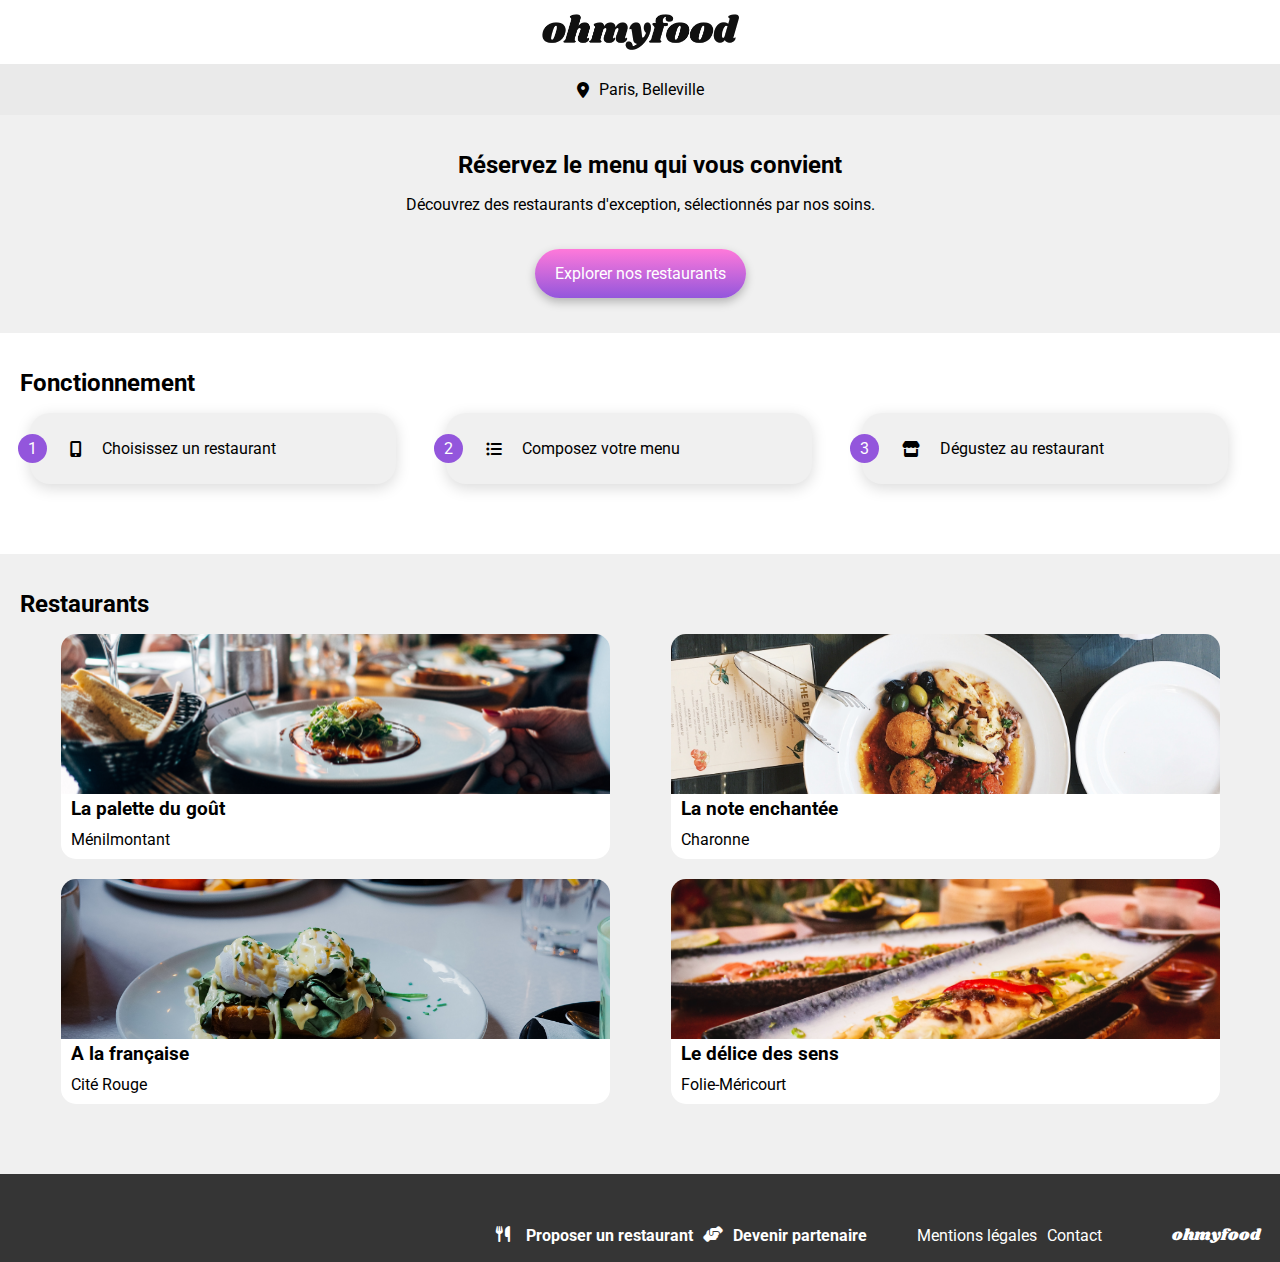
==== index.html @ eb687ec9 "MaJ SCSS en BEM" ====
<!DOCTYPE html>
<html lang="en">
<head>
    <meta charset="UTF-8">
    <meta name="viewport" content="width=device-width, initial-scale=1.0">
    <title>Homepage - OhMyFood</title>
    <link rel="preconnect" href="https://fonts.googleapis.com">
    <link rel="preconnect" href="https://fonts.gstatic.com" crossorigin>
    <link href="https://fonts.googleapis.com/css2?family=Roboto:wght@400;500;700&family=Shrikhand&display=swap" rel="stylesheet">
    <link rel="stylesheet" href="https://cdnjs.cloudflare.com/ajax/libs/font-awesome/6.5.2/css/all.min.css"/>
    <link rel="stylesheet" href="./css/main.css">
    <link rel="stylesheet" href="./css/index.css">
</head>

<body>
    <div class="main-container">
        <header class="header">
            <img class="header__logo" src="images/logo/ohmyfood.png" alt="Logo de OhMyFood">
            <div class="header__navbar">
                <i class="fa-solid fa-location-dot"></i>
                <p>Paris, Belleville</p>
            </div>
        </header>

        <main>
            <section class="introduction">
                <h1 class="section__title">Réservez le menu qui vous convient</h1>
                <p>Découvrez des restaurants d'exception, sélectionnés par nos soins.</p>
                <a href="#restaurant" class="gradient-button">Explorer nos restaurants</a>
            </section>
            <section class="fonctionnement">
                <h1 class="section__title">Fonctionnement</h1>

                <div class="fonctionnement-step">
                    <article class="fonctionnement-step__article">
                        <div class="fonctionnement-step__number">
                            <span>1</span>
                        </div>
                        <div class="fonctionnement-step__text">
                            <i class="fa-solid fa-mobile-screen-button"></i>
                            <p>Choisissez un restaurant</p>
                        </div>
                    </article>
                    <article class="fonctionnement-step__article">
                        <div class="fonctionnement-step__number">
                            <span>2</span>
                        </div>
                        <div class="fonctionnement-step__text">
                            <i class="fa-solid fa-list-ul"></i>
                            <p>Composez votre menu</p>
                        </div>
                    </article>
                    <article class="fonctionnement-step__article">
                        <div class="fonctionnement-step__number">
                            <span>3</span>
                        </div>
                        <div class="fonctionnement-step__text">
                            <i class="fa-solid fa-store"></i>
                            <p>Dégustez au restaurant</p>
                        </div>
                    </article>
                </div>
                
            </section>
            <section id="restaurant" class="restaurant">
                <h1 class="section__title">Restaurants</h1>
                <div class="restaurant__grid">
                    <a href="index.html" class="restaurant__link">
                        <article class="restaurant__card">
                            <img class="restaurant__img" src="images/restaurants/jay-wennington-N_Y88TWmGwA-unsplash.jpg" alt="Photo d'un plat dans une assiette">
                            <div class="restaurant__card__content">
                                <h3 class="restaurant__card__content__title">La palette du goût</h3>
                                <p class="restaurant__card__content__subtitle">Ménilmontant</p>
                            </div>
                        </article>
                    </a>
                    <a href="" class="restaurant__link">
                        <article class="restaurant__card">
                            <img class="restaurant__img" src="images/restaurants/stil-u2Lp8tXIcjw-unsplash.jpg" alt="Photo d'un plat dans une assiette">
                            <div class="restaurant__card__content">
                                <h3 class="restaurant__card__content__title">La note enchantée</h3>
                                <p class="restaurant__card__content__subtitle">Charonne</p>
                            </div>
                        </article>
                    </a>
                    <a href="menu.html" class="restaurant__link">
                        <article class="restaurant__card">
                            <img class="restaurant__img" src="images/restaurants/toa-heftiba-DQKerTsQwi0-unsplash.jpg" alt="Photo d'un plat dans une assiette">
                            <div class="restaurant__card__content">
                                <h3 class="restaurant__card__content__title">A la française</h3>
                                <p class="restaurant__card__content__subtitle">Cité Rouge</p>
                            </div>
                        </article>
                    </a>
                    <a href="" class="restaurant__link">
                        <article class="restaurant__card">
                            <img class="restaurant__img" src="images/restaurants/louis-hansel-shotsoflouis-qNBGVyOCY8Q-unsplash.jpg" alt="Photo d'un plat dans une assiette">
                            <div class="restaurant__card__content">
                                <h3 class="restaurant__card__content__title">Le délice des sens</h3>
                                <p class="restaurant__card__content__subtitle">Folie-Méricourt</p>
                            </div>
                        </article>
                    </a>
                </div>
            </section>
        </main>

        <footer class="footer">
            <nav class="footer__nav">
                <ul class="important footer__list">
                    <li class="footer__list__element"><i class="fa-solid fa-utensils footer__icon"></i>Proposer un restaurant</li>
                    <li class="footer__list__element"><i class="fa-solid fa-handshake-angle footer__icon"></i>Devenir partenaire</li>
                </ul>
                <ul class="footer__list">
                    <li class="footer__list__element">Mentions légales</li>
                    <li class="footer__list__element">Contact</li>
                </ul>
            </nav>
            <span class="footer__logo">ohmyfood</span>
        </footer>
    </div>
</body>
</html>
---- css/main.css ----
/*******************/
/***   General   ***/
/*******************/
/* {
    font-family: 'Shrikhand', sans-serif;
} */
* {
  font-family: "Roboto", sans-serif;
}

:root {
  --main-color: #9356DC;
  --main-bg-color: #FF79DA;
  --filter-bg-color: #99E2D0;
  --header-bg-color: #EAEAEA;
  --bg-color:#F0F0F0;
  --dark-blue:#003A68;
  --sky-blue:#89C8FA;
  --dark-green:#008766;
  --footer-bg-color:#353535;
}

body {
  display: flex;
  justify-content: center;
  margin: 0;
}

a {
  text-decoration: none;
  color: black;
}

.important {
  font-weight: bold;
}

/********************/
/***   MAINPAGE   ***/
/********************/
.main-container {
  width: 100%;
  min-width: 360px;
  max-width: 1444px;
  box-sizing: border-box;
}

section {
  padding: 20px 0 50px 0;
}

.section__title {
  font-size: 24px;
  padding-left: 20px;
}

/******************/
/***   HEADER   ***/
/******************/
.header {
  display: flex;
  flex-direction: column;
  align-items: center;
}
.header__logo {
  width: 197px;
  height: 36px;
  margin: 14px 0;
}

/**********************************/
/***   PURPLE GRADIENT BUTTON   ***/
/**********************************/
.gradient-button {
  color: white;
  border: none;
  border-radius: 25px;
  background: linear-gradient(var(--main-bg-color), var(--main-color));
  box-shadow: 0px 4px 10px 0px rgba(0, 0, 0, 0.2509803922);
  padding: 15px 20px;
}
.gradient-button:hover {
  opacity: 0.9;
}

/******************/
/***   FOOTER   ***/
/******************/
.footer {
  background-color: var(--footer-bg-color);
  color: white;
  display: flex;
  flex-direction: column;
  padding-bottom: 10px;
}
.footer__logo {
  font-family: "Shrikhand", sans-serif;
  font-size: 16px;
  padding: 20px 0 20px 20px;
}
.footer__nav {
  order: 2;
  display: flex;
  flex-direction: column;
}
.footer__list {
  display: flex;
  flex-direction: column;
  list-style: none;
  margin: 0;
  padding-left: 20px;
}
.footer__list__element {
  display: flex;
  gap: 10px;
  padding-bottom: 10px;
}
.footer__icon {
  width: 20px;
  height: 20px;
}

/*************************/
/***   MEDIA QUERIES   ***/
/*************************/
@media (min-width: 768px) {
  .footer {
    flex-direction: row;
    justify-content: end;
    gap: 30px;
    padding: 50px 0 15px 0;
  }
  .footer__nav {
    flex-direction: row;
    align-items: center;
    order: 1;
    gap: 20px;
  }
  .footer__list {
    flex-direction: row;
    gap: 10px;
    padding: 0;
  }
  .footer__list__element {
    padding: 0;
  }
  .footer__logo {
    order: 2;
    padding: 0 20px 0 0;
  }
}
@media (min-width: 1024px) {
  .footer {
    gap: 70px;
  }
  .footer__nav {
    gap: 50px;
  }
}
---- css/index.css ----
/******************/
/***   HEADER   ***/
/******************/
.header__navbar {
  width: 100%;
  background-color: var(--header-bg-color);
  box-shadow: 0px 1px 5px 1px gray;
  display: flex;
  align-items: center;
  justify-content: center;
  -moz-column-gap: 10px;
       column-gap: 10px;
}

/************************/
/***   INTRODUCTION   ***/
/************************/
.introduction {
  background-color: var(--bg-color);
  text-align: center;
}
.introduction p {
  margin-bottom: 50px;
}

/**************************/
/***   FONCTIONNEMENT   ***/
/**************************/
.fonctionnement {
  padding-bottom: 70px;
}

.fonctionnement-step {
  display: flex;
  flex-direction: column;
  padding: 0 30px;
  gap: 35px;
}
.fonctionnement-step__article {
  display: flex;
  align-items: center;
}
.fonctionnement-step__number {
  position: absolute;
  padding: 5px 10px;
  margin-left: -12px;
  border-radius: 25px;
  background-color: var(--main-color);
  color: white;
}
.fonctionnement-step__text {
  width: 100%;
  display: flex;
  align-items: center;
  gap: 20px;
  background-color: var(--bg-color);
  padding: 10px 0 10px 40px;
  border-radius: 20px;
  box-shadow: 0px 4px 15px 0px rgba(0, 0, 0, 0.1490196078);
}

/*******************************/
/***   RESTAURANTS & CARDS   ***/
/*******************************/
.restaurant {
  display: flex;
  flex-direction: column;
  background-color: var(--bg-color);
}
.restaurant__grid {
  display: grid;
  grid-template-columns: repeat(1, 1fr);
  padding: 0 30px;
}
.restaurant__link {
  display: flex;
  justify-content: center;
  margin-bottom: 20px;
}
.restaurant__card {
  width: 100%;
  background-color: white;
  border-radius: 15px;
}
.restaurant__card__content {
  display: flex;
  flex-direction: column;
  padding-bottom: 10px;
}
.restaurant__card__content__title {
  margin: 10px 10px;
}
.restaurant__card__content__subtitle {
  margin: 0 10px;
}
.restaurant__img {
  width: 100%;
  height: 160px;
  border-radius: 15px 15px 0 0;
  margin-bottom: -10px;
  -o-object-fit: cover;
     object-fit: cover;
}

/*************************/
/***   MEDIA QUERIES   ***/
/*************************/
@media (min-width: 768px) {
  .header__navbar {
    box-shadow: none;
  }
  .restaurant__grid {
    grid-template-columns: repeat(2, 1fr);
  }
  .restaurant__card {
    width: 90%;
  }
}
@media (min-width: 1024px) {
  .fonctionnement-step {
    flex-direction: row;
    gap: 50px;
  }
  .fonctionnement-step__article {
    width: 30%;
  }
}
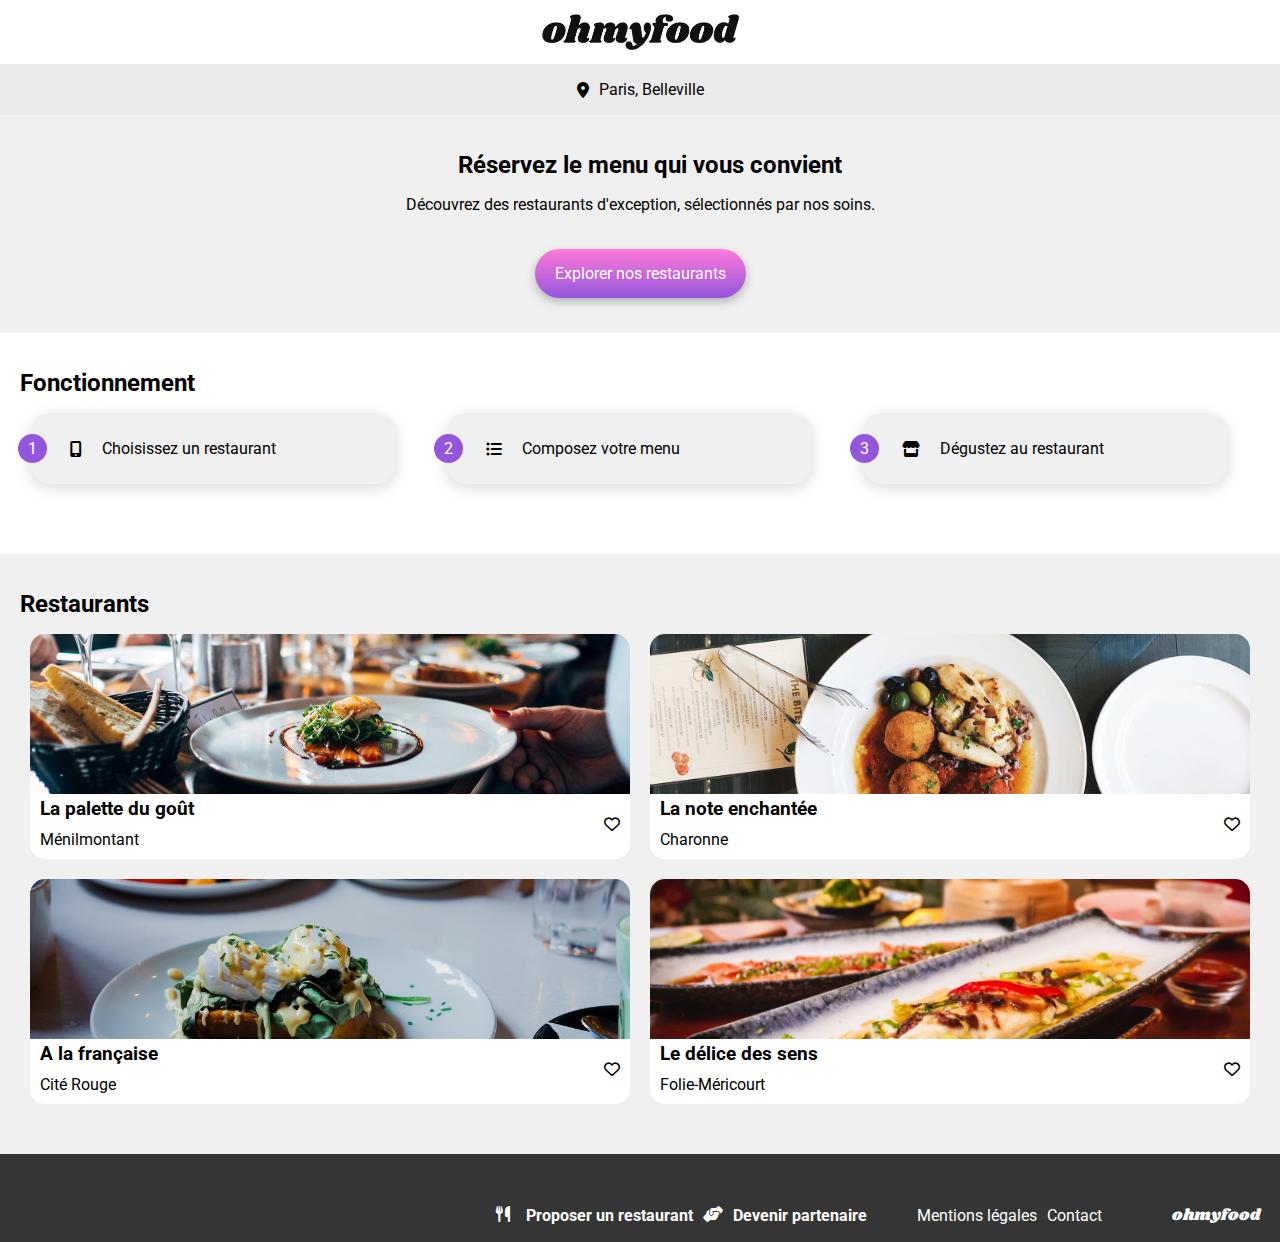
==== commit 8e06b7ab: "Petites retouches + animations + page plus responsive" ====
--- a/index.html
+++ b/index.html
@@ -68,36 +68,48 @@
                     <a href="index.html" class="restaurant__link">
                         <article class="restaurant__card">
                             <img class="restaurant__img" src="images/restaurants/jay-wennington-N_Y88TWmGwA-unsplash.jpg" alt="Photo d'un plat dans une assiette">
-                            <div class="restaurant__card__content">
-                                <h3 class="restaurant__card__content__title">La palette du goût</h3>
-                                <p class="restaurant__card__content__subtitle">Ménilmontant</p>
+                            <div class="card-content">
+                                <div class="restaurant__card__content">
+                                    <h3 class="restaurant__card__content__title">La palette du goût</h3>
+                                    <p class="restaurant__card__content__subtitle">Ménilmontant</p>
+                                </div>
+                                <i class="fa-regular fa-heart icon-favorite"></i>
                             </div>
                         </article>
                     </a>
                     <a href="" class="restaurant__link">
                         <article class="restaurant__card">
                             <img class="restaurant__img" src="images/restaurants/stil-u2Lp8tXIcjw-unsplash.jpg" alt="Photo d'un plat dans une assiette">
-                            <div class="restaurant__card__content">
-                                <h3 class="restaurant__card__content__title">La note enchantée</h3>
-                                <p class="restaurant__card__content__subtitle">Charonne</p>
+                            <div class="card-content">
+                                <div class="restaurant__card__content">
+                                    <h3 class="restaurant__card__content__title">La note enchantée</h3>
+                                    <p class="restaurant__card__content__subtitle">Charonne</p>
+                                </div>
+                                <i class="fa-regular fa-heart icon-favorite"></i>
                             </div>
                         </article>
                     </a>
                     <a href="menu.html" class="restaurant__link">
                         <article class="restaurant__card">
                             <img class="restaurant__img" src="images/restaurants/toa-heftiba-DQKerTsQwi0-unsplash.jpg" alt="Photo d'un plat dans une assiette">
-                            <div class="restaurant__card__content">
-                                <h3 class="restaurant__card__content__title">A la française</h3>
-                                <p class="restaurant__card__content__subtitle">Cité Rouge</p>
+                            <div class="card-content">
+                                <div class="restaurant__card__content">
+                                    <h3 class="restaurant__card__content__title">A la française</h3>
+                                    <p class="restaurant__card__content__subtitle">Cité Rouge</p>
+                                </div>
+                                <i class="fa-regular fa-heart icon-favorite"></i>
                             </div>
                         </article>
                     </a>
                     <a href="" class="restaurant__link">
                         <article class="restaurant__card">
                             <img class="restaurant__img" src="images/restaurants/louis-hansel-shotsoflouis-qNBGVyOCY8Q-unsplash.jpg" alt="Photo d'un plat dans une assiette">
-                            <div class="restaurant__card__content">
-                                <h3 class="restaurant__card__content__title">Le délice des sens</h3>
-                                <p class="restaurant__card__content__subtitle">Folie-Méricourt</p>
+                            <div class="card-content">
+                                <div class="restaurant__card__content">
+                                    <h3 class="restaurant__card__content__title">Le délice des sens</h3>
+                                    <p class="restaurant__card__content__subtitle">Folie-Méricourt</p>
+                                </div>
+                                <i class="fa-regular fa-heart icon-favorite"></i>
                             </div>
                         </article>
                     </a>
--- a/css/main.css
+++ b/css/main.css
@@ -45,10 +45,6 @@
   box-sizing: border-box;
 }
 
-section {
-  padding: 20px 0 50px 0;
-}
-
 .section__title {
   font-size: 24px;
   padding-left: 20px;
@@ -68,6 +64,15 @@
   margin: 14px 0;
 }
 
+/*********************************/
+/***   HEART ICON - FAVORITE   ***/
+/*********************************/
+.icon-favorite:hover {
+  color: var(--main-color);
+  font: var(--fa-font-solid);
+  content: "\f004";
+}
+
 /**********************************/
 /***   PURPLE GRADIENT BUTTON   ***/
 /**********************************/
@@ -78,9 +83,11 @@
   background: linear-gradient(var(--main-bg-color), var(--main-color));
   box-shadow: 0px 4px 10px 0px rgba(0, 0, 0, 0.2509803922);
   padding: 15px 20px;
+  transition: all 400ms;
 }
 .gradient-button:hover {
-  opacity: 0.9;
+  opacity: 0.8;
+  box-shadow: 0px 4px 10px 5px rgba(0, 0, 0, 0.2509803922);
 }
 
 /******************/
--- a/css/index.css
+++ b/css/index.css
@@ -1,3 +1,7 @@
+section {
+  padding: 20px 0 50px 0;
+}
+
 /******************/
 /***   HEADER   ***/
 /******************/
@@ -62,6 +66,13 @@
 /*******************************/
 /***   RESTAURANTS & CARDS   ***/
 /*******************************/
+.card-content {
+  display: flex;
+  align-items: center;
+  justify-content: space-between;
+  padding-right: 10px;
+}
+
 .restaurant {
   display: flex;
   flex-direction: column;
@@ -111,9 +122,13 @@
   }
   .restaurant__grid {
     grid-template-columns: repeat(2, 1fr);
+    gap: 20px;
+  }
+  .restaurant__link {
+    margin-bottom: 0;
   }
   .restaurant__card {
-    width: 90%;
+    width: 100%;
   }
 }
 @media (min-width: 1024px) {
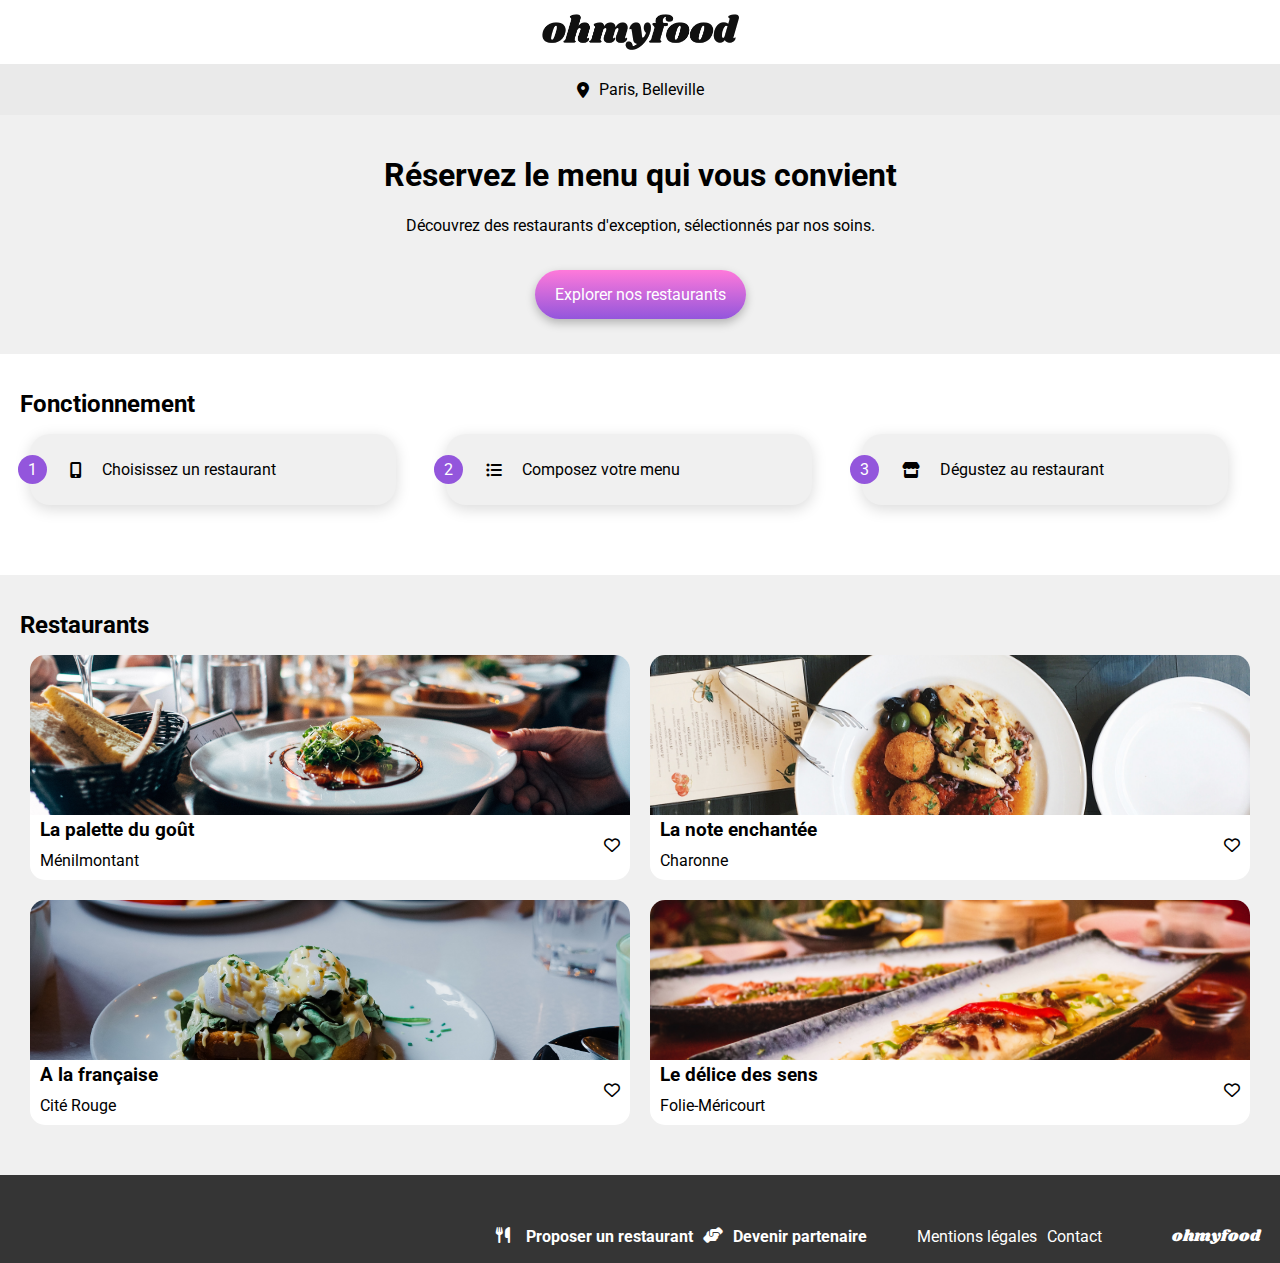
==== commit 59582256: "Page menu terminée (animation + contenu) + création pages menus restantes (liens depuis index modifi" ====
--- a/index.html
+++ b/index.html
@@ -24,7 +24,7 @@
 
         <main>
             <section class="introduction">
-                <h1 class="section__title">Réservez le menu qui vous convient</h1>
+                <h1>Réservez le menu qui vous convient</h1>
                 <p>Découvrez des restaurants d'exception, sélectionnés par nos soins.</p>
                 <a href="#restaurant" class="gradient-button">Explorer nos restaurants</a>
             </section>
@@ -65,7 +65,7 @@
             <section id="restaurant" class="restaurant">
                 <h1 class="section__title">Restaurants</h1>
                 <div class="restaurant__grid">
-                    <a href="index.html" class="restaurant__link">
+                    <a href="menu1.html" class="restaurant__link">
                         <article class="restaurant__card">
                             <img class="restaurant__img" src="images/restaurants/jay-wennington-N_Y88TWmGwA-unsplash.jpg" alt="Photo d'un plat dans une assiette">
                             <div class="card-content">
@@ -77,7 +77,7 @@
                             </div>
                         </article>
                     </a>
-                    <a href="" class="restaurant__link">
+                    <a href="menu2.html" class="restaurant__link">
                         <article class="restaurant__card">
                             <img class="restaurant__img" src="images/restaurants/stil-u2Lp8tXIcjw-unsplash.jpg" alt="Photo d'un plat dans une assiette">
                             <div class="card-content">
@@ -89,7 +89,7 @@
                             </div>
                         </article>
                     </a>
-                    <a href="menu.html" class="restaurant__link">
+                    <a href="menu3.html" class="restaurant__link">
                         <article class="restaurant__card">
                             <img class="restaurant__img" src="images/restaurants/toa-heftiba-DQKerTsQwi0-unsplash.jpg" alt="Photo d'un plat dans une assiette">
                             <div class="card-content">
@@ -101,7 +101,7 @@
                             </div>
                         </article>
                     </a>
-                    <a href="" class="restaurant__link">
+                    <a href="menu4.html" class="restaurant__link">
                         <article class="restaurant__card">
                             <img class="restaurant__img" src="images/restaurants/louis-hansel-shotsoflouis-qNBGVyOCY8Q-unsplash.jpg" alt="Photo d'un plat dans une assiette">
                             <div class="card-content">
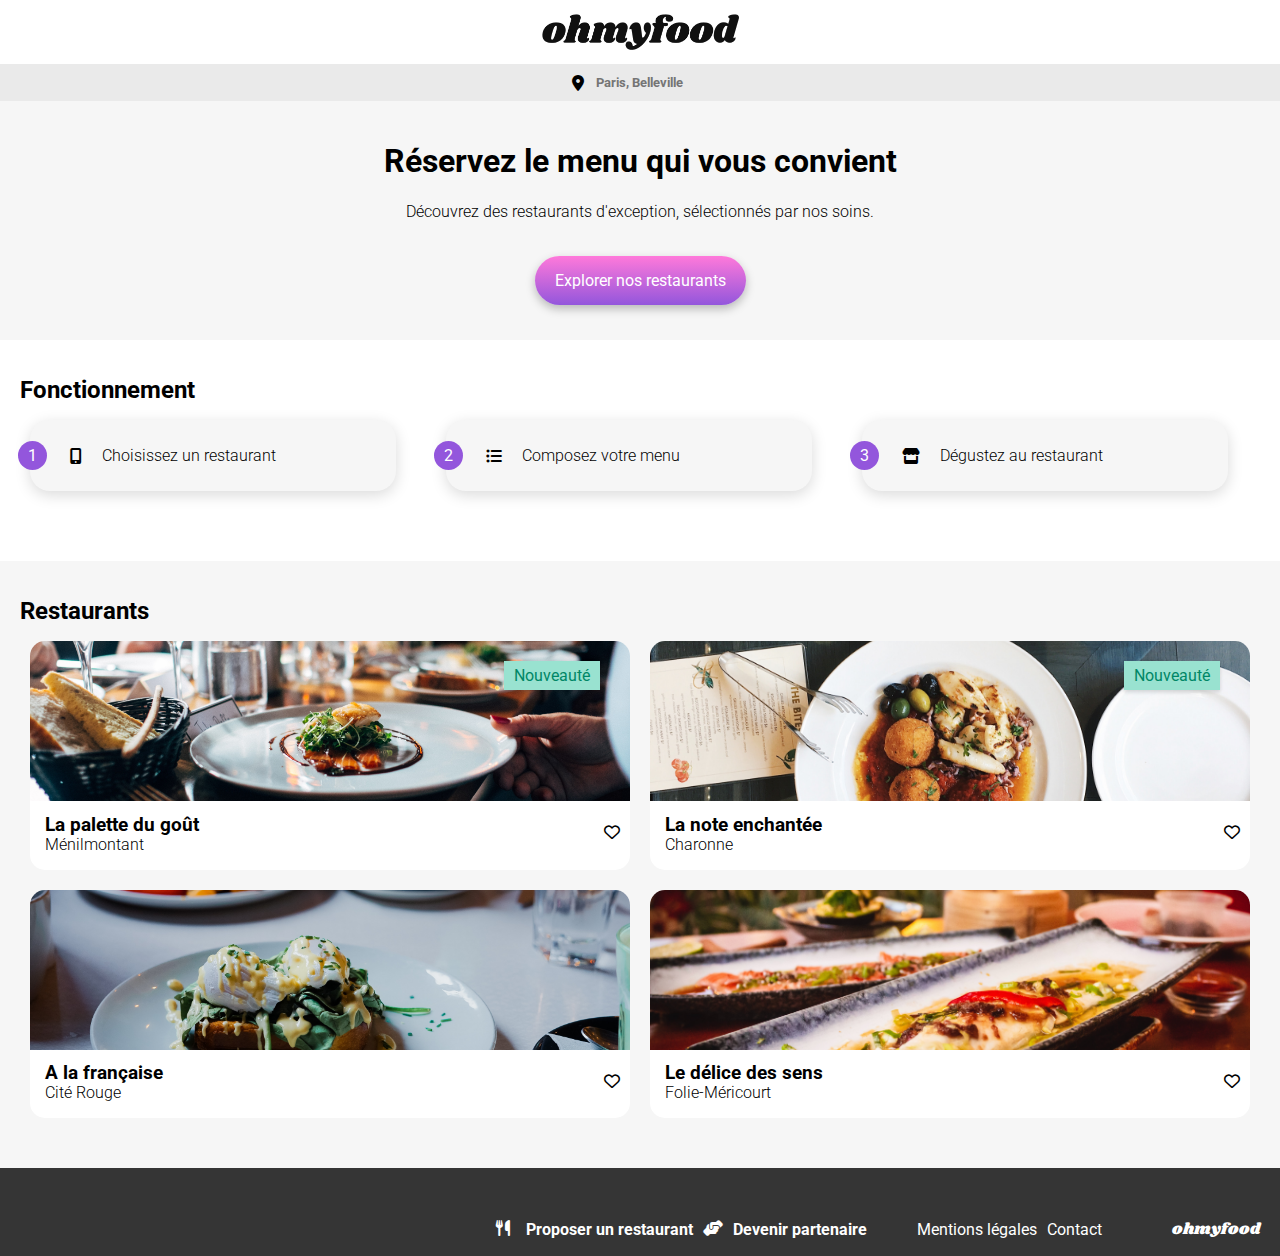
==== commit b16c733a: "MaJ arborescence + MaJ zone de recherche header + MaJ size de la police" ====
--- a/index.html
+++ b/index.html
@@ -1,12 +1,12 @@
 <!DOCTYPE html>
-<html lang="en">
+<html lang="fr">
 <head>
     <meta charset="UTF-8">
     <meta name="viewport" content="width=device-width, initial-scale=1.0">
     <title>Homepage - OhMyFood</title>
     <link rel="preconnect" href="https://fonts.googleapis.com">
     <link rel="preconnect" href="https://fonts.gstatic.com" crossorigin>
-    <link href="https://fonts.googleapis.com/css2?family=Roboto:wght@400;500;700&family=Shrikhand&display=swap" rel="stylesheet">
+    <link href="https://fonts.googleapis.com/css2?family=Roboto:wght@300;400;500;700&family=Shrikhand&display=swap" rel="stylesheet">
     <link rel="stylesheet" href="https://cdnjs.cloudflare.com/ajax/libs/font-awesome/6.5.2/css/all.min.css"/>
     <link rel="stylesheet" href="./css/main.css">
     <link rel="stylesheet" href="./css/index.css">
@@ -16,10 +16,11 @@
     <div class="main-container">
         <header class="header">
             <img class="header__logo" src="images/logo/ohmyfood.png" alt="Logo de OhMyFood">
-            <div class="header__navbar">
+            <form method="get" class="header__form">
                 <i class="fa-solid fa-location-dot"></i>
-                <p>Paris, Belleville</p>
-            </div>
+                <label class="header__form__label" for="recherche">Dans quelle ville recherchez-vous un restaurant ?</label>
+                <input type="text" id="recherche" name="recherche" placeholder="Paris, Belleville" class="header__form__research">
+            </form>
         </header>
 
         <main>
@@ -65,49 +66,51 @@
             <section id="restaurant" class="restaurant">
                 <h1 class="section__title">Restaurants</h1>
                 <div class="restaurant__grid">
-                    <a href="menu1.html" class="restaurant__link">
+                    <a href="./html/menu1.html" class="restaurant__link">
                         <article class="restaurant__card">
                             <img class="restaurant__img" src="images/restaurants/jay-wennington-N_Y88TWmGwA-unsplash.jpg" alt="Photo d'un plat dans une assiette">
-                            <div class="card-content">
-                                <div class="restaurant__card__content">
-                                    <h3 class="restaurant__card__content__title">La palette du goût</h3>
-                                    <p class="restaurant__card__content__subtitle">Ménilmontant</p>
+                            <div class="new">Nouveauté</div>
+                            <div class="restaurant__card__content">
+                                <div class="restaurant__card__text">
+                                    <h3>La palette du goût</h3>
+                                    <p class="restaurant__card__subtitle">Ménilmontant</p>
                                 </div>
                                 <i class="fa-regular fa-heart icon-favorite"></i>
                             </div>
                         </article>
                     </a>
-                    <a href="menu2.html" class="restaurant__link">
+                    <a href="./html/menu2.html" class="restaurant__link">
                         <article class="restaurant__card">
                             <img class="restaurant__img" src="images/restaurants/stil-u2Lp8tXIcjw-unsplash.jpg" alt="Photo d'un plat dans une assiette">
-                            <div class="card-content">
-                                <div class="restaurant__card__content">
-                                    <h3 class="restaurant__card__content__title">La note enchantée</h3>
-                                    <p class="restaurant__card__content__subtitle">Charonne</p>
+                            <div class="new">Nouveauté</div>
+                            <div class="restaurant__card__content">
+                                <div class="restaurant__card__text">
+                                    <h3 class="restaurant__card__title">La note enchantée</h3>
+                                    <p class="restaurant__card__subtitle">Charonne</p>
                                 </div>
                                 <i class="fa-regular fa-heart icon-favorite"></i>
                             </div>
                         </article>
                     </a>
-                    <a href="menu3.html" class="restaurant__link">
+                    <a href="./html/menu3.html" class="restaurant__link">
                         <article class="restaurant__card">
                             <img class="restaurant__img" src="images/restaurants/toa-heftiba-DQKerTsQwi0-unsplash.jpg" alt="Photo d'un plat dans une assiette">
-                            <div class="card-content">
-                                <div class="restaurant__card__content">
-                                    <h3 class="restaurant__card__content__title">A la française</h3>
-                                    <p class="restaurant__card__content__subtitle">Cité Rouge</p>
+                            <div class="restaurant__card__content">
+                                <div class="restaurant__card__text">
+                                    <h3 class="restaurant__card__title">A la française</h3>
+                                    <p class="restaurant__card__subtitle">Cité Rouge</p>
                                 </div>
                                 <i class="fa-regular fa-heart icon-favorite"></i>
                             </div>
                         </article>
                     </a>
-                    <a href="menu4.html" class="restaurant__link">
+                    <a href="./html/menu4.html" class="restaurant__link">
                         <article class="restaurant__card">
                             <img class="restaurant__img" src="images/restaurants/louis-hansel-shotsoflouis-qNBGVyOCY8Q-unsplash.jpg" alt="Photo d'un plat dans une assiette">
-                            <div class="card-content">
-                                <div class="restaurant__card__content">
-                                    <h3 class="restaurant__card__content__title">Le délice des sens</h3>
-                                    <p class="restaurant__card__content__subtitle">Folie-Méricourt</p>
+                            <div class="restaurant__card__content">
+                                <div class="restaurant__card__text">
+                                    <h3 class="restaurant__card__title">Le délice des sens</h3>
+                                    <p class="restaurant__card__subtitle">Folie-Méricourt</p>
                                 </div>
                                 <i class="fa-regular fa-heart icon-favorite"></i>
                             </div>
--- a/css/main.css
+++ b/css/main.css
@@ -13,7 +13,7 @@
   --main-bg-color: #FF79DA;
   --filter-bg-color: #99E2D0;
   --header-bg-color: #EAEAEA;
-  --bg-color:#F0F0F0;
+  --bg-color:#F6F6F6;
   --dark-blue:#003A68;
   --sky-blue:#89C8FA;
   --dark-green:#008766;
@@ -24,6 +24,10 @@
   display: flex;
   justify-content: center;
   margin: 0;
+}
+
+p {
+  font-weight: 300;
 }
 
 a {
--- a/css/index.css
+++ b/css/index.css
@@ -5,15 +5,24 @@
 /******************/
 /***   HEADER   ***/
 /******************/
-.header__navbar {
+.header__form {
   width: 100%;
   background-color: var(--header-bg-color);
-  box-shadow: 0px 1px 5px 1px gray;
+  box-shadow: 0px 4px 4px 0px rgba(0, 0, 0, 0.2509803922);
   display: flex;
   align-items: center;
   justify-content: center;
-  -moz-column-gap: 10px;
-       column-gap: 10px;
+  padding: 10px 0;
+  gap: 10px;
+}
+.header__form__label {
+  display: none;
+}
+.header__form__research {
+  background-color: var(--header-bg-color);
+  border: none;
+  width: 110px;
+  font-weight: bold;
 }
 
 /************************/
@@ -66,13 +75,6 @@
 /*******************************/
 /***   RESTAURANTS & CARDS   ***/
 /*******************************/
-.card-content {
-  display: flex;
-  align-items: center;
-  justify-content: space-between;
-  padding-right: 10px;
-}
-
 .restaurant {
   display: flex;
   flex-direction: column;
@@ -92,17 +94,32 @@
   width: 100%;
   background-color: white;
   border-radius: 15px;
+  position: relative;
 }
 .restaurant__card__content {
   display: flex;
+  align-items: center;
+  justify-content: space-between;
+  padding-right: 10px;
+}
+.restaurant__card__text {
+  display: flex;
   flex-direction: column;
-  padding-bottom: 10px;
+  padding-left: 15px;
 }
-.restaurant__card__content__title {
-  margin: 10px 10px;
+.restaurant__card__subtitle {
+  margin-top: -20px;
 }
-.restaurant__card__content__subtitle {
-  margin: 0 10px;
+.restaurant .new {
+  background-color: var(--filter-bg-color);
+  color: var(--dark-green);
+  width: -moz-min-content;
+  width: min-content;
+  padding: 5px 10px;
+  position: absolute;
+  top: 20px;
+  right: 5%;
+  box-shadow: 0px 2px 4px 0px rgba(0, 0, 0, 0.1490196078);
 }
 .restaurant__img {
   width: 100%;
@@ -117,7 +134,7 @@
 /***   MEDIA QUERIES   ***/
 /*************************/
 @media (min-width: 768px) {
-  .header__navbar {
+  .header__form {
     box-shadow: none;
   }
   .restaurant__grid {
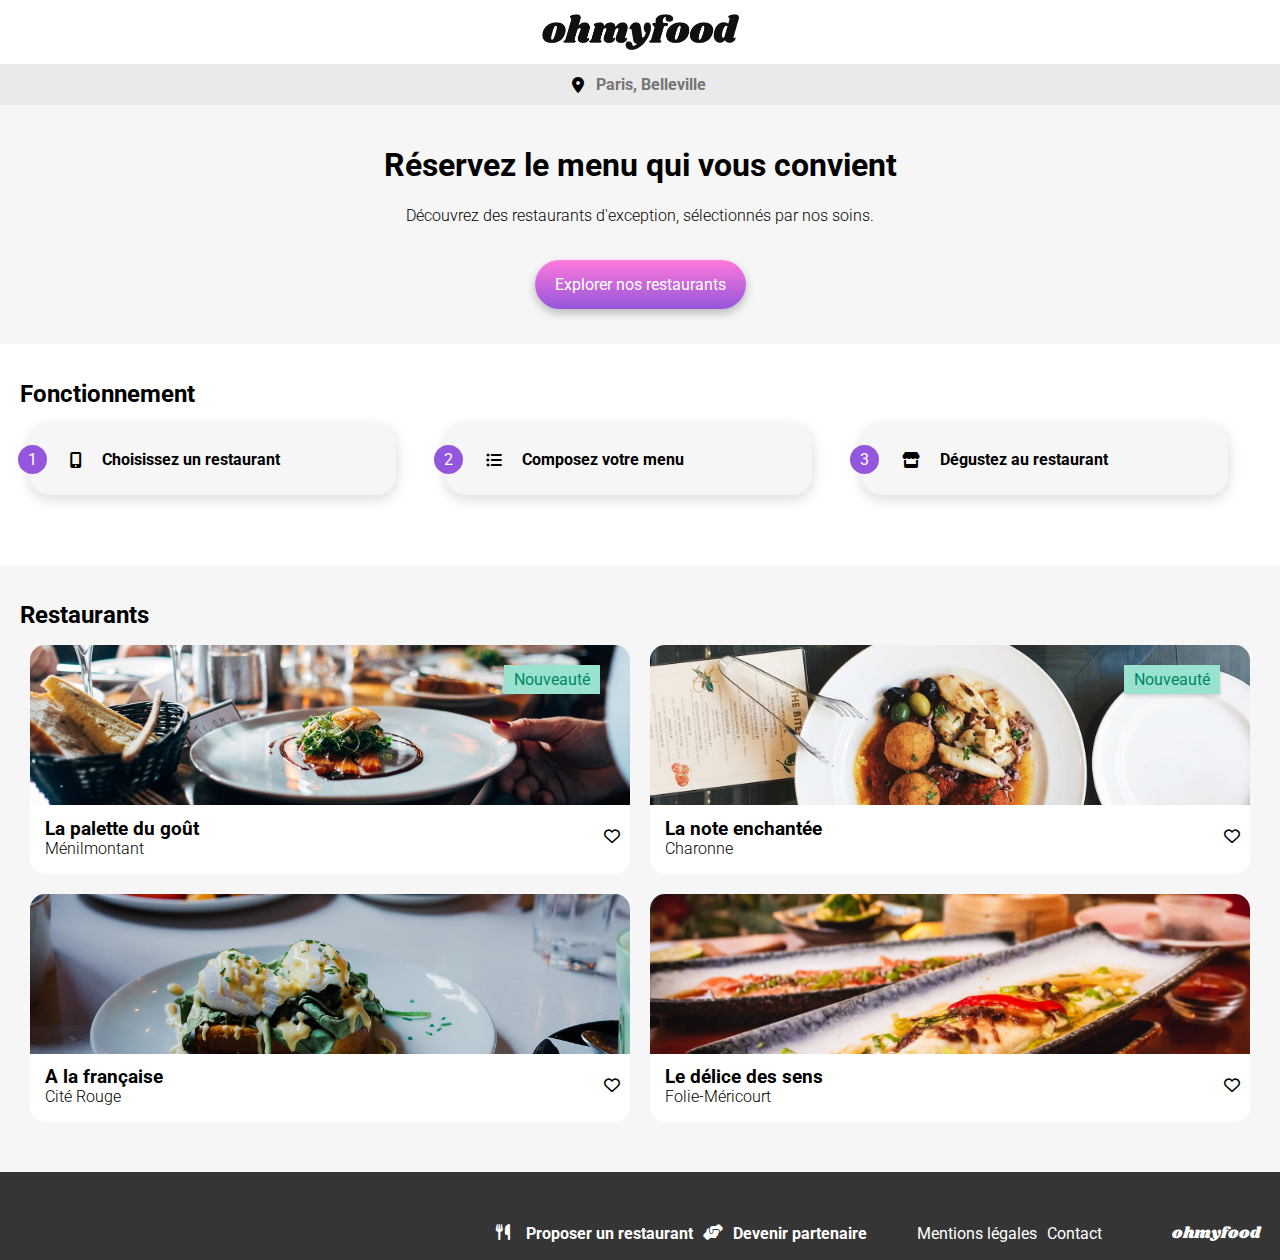
==== commit 091482d2: "MaJ titre/padding plats des menus + MaJ text overflow" ====
--- a/index.html
+++ b/index.html
@@ -19,7 +19,7 @@
             <form method="get" class="header__form">
                 <i class="fa-solid fa-location-dot"></i>
                 <label class="header__form__label" for="recherche">Dans quelle ville recherchez-vous un restaurant ?</label>
-                <input type="text" id="recherche" name="recherche" placeholder="Paris, Belleville" class="header__form__research">
+                <input type="text" id="recherche" name="recherche" placeholder="Paris, Belleville" class="header__form__research important">
             </form>
         </header>
 
@@ -39,7 +39,7 @@
                         </div>
                         <div class="fonctionnement-step__text">
                             <i class="fa-solid fa-mobile-screen-button"></i>
-                            <p>Choisissez un restaurant</p>
+                            <p class="important">Choisissez un restaurant</p>
                         </div>
                     </article>
                     <article class="fonctionnement-step__article">
@@ -48,7 +48,7 @@
                         </div>
                         <div class="fonctionnement-step__text">
                             <i class="fa-solid fa-list-ul"></i>
-                            <p>Composez votre menu</p>
+                            <p class="important">Composez votre menu</p>
                         </div>
                     </article>
                     <article class="fonctionnement-step__article">
@@ -57,7 +57,7 @@
                         </div>
                         <div class="fonctionnement-step__text">
                             <i class="fa-solid fa-store"></i>
-                            <p>Dégustez au restaurant</p>
+                            <p class="important">Dégustez au restaurant</p>
                         </div>
                     </article>
                 </div>
--- a/css/main.css
+++ b/css/main.css
@@ -1,9 +1,6 @@
 /*******************/
 /***   General   ***/
 /*******************/
-/* {
-    font-family: 'Shrikhand', sans-serif;
-} */
 * {
   font-family: "Roboto", sans-serif;
 }
--- a/css/index.css
+++ b/css/index.css
@@ -22,7 +22,7 @@
   background-color: var(--header-bg-color);
   border: none;
   width: 110px;
-  font-weight: bold;
+  font-size: 16px;
 }
 
 /************************/
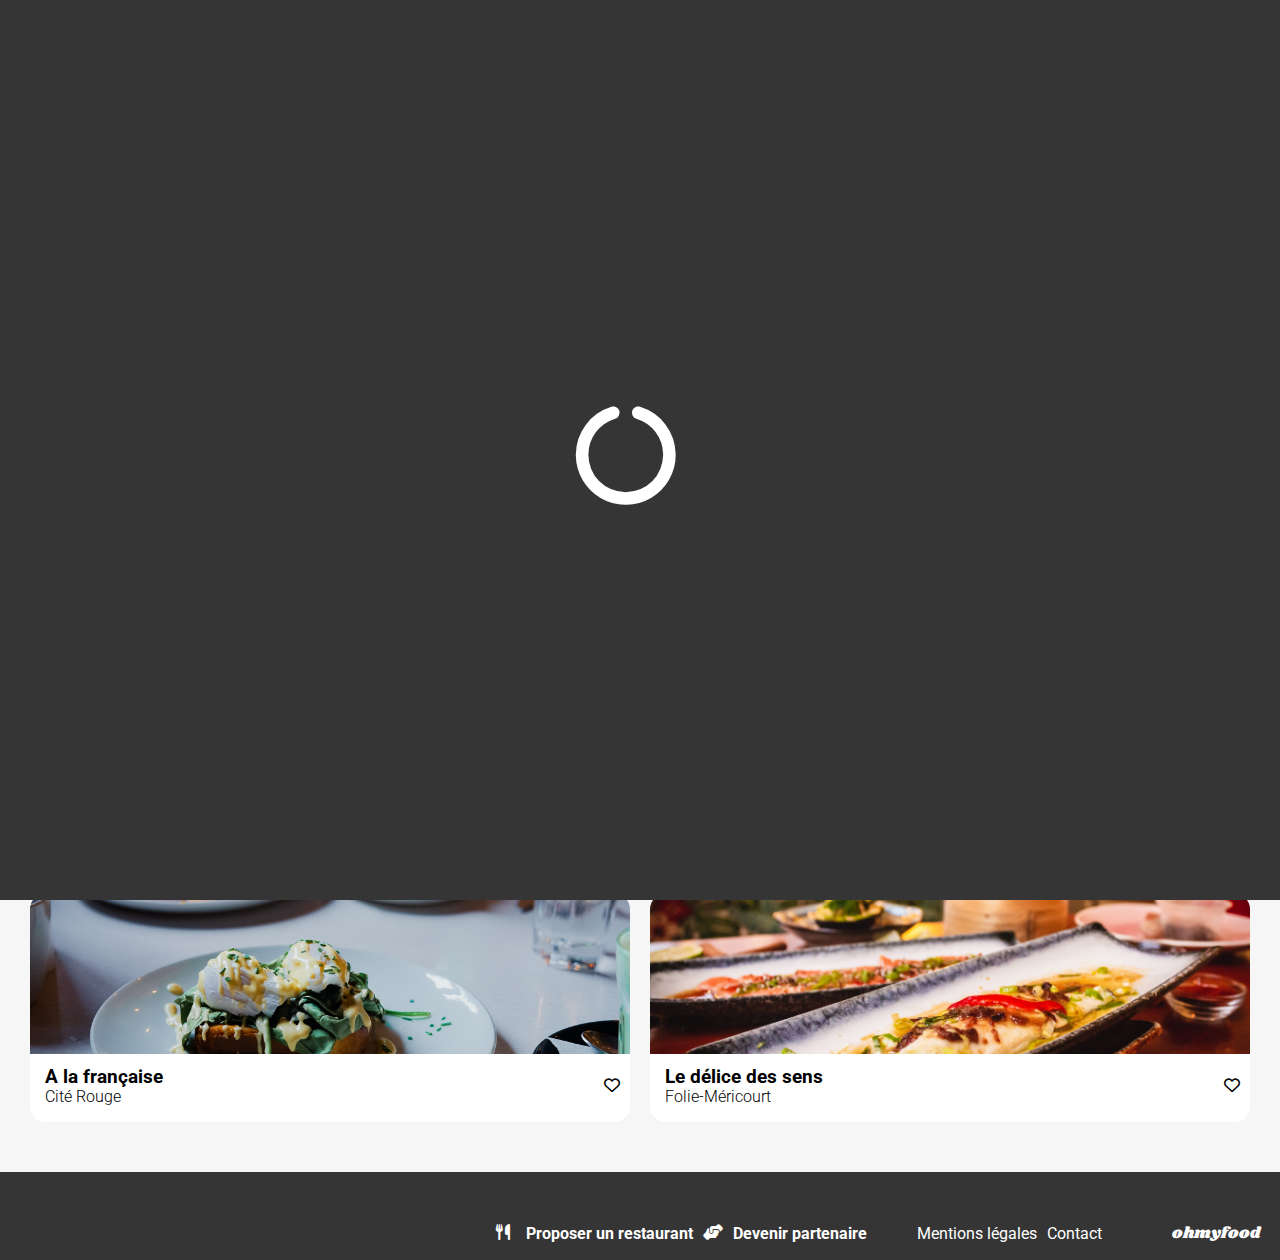
==== commit 5ae529c2: "modification taille titre menus + ajout du Loader" ====
--- a/index.html
+++ b/index.html
@@ -14,6 +14,7 @@
 
 <body>
     <div class="main-container">
+        <div class="loader"><i class="fa-solid fa-circle-notch fa-spin loader-icon"></i></div>
         <header class="header">
             <img class="header__logo" src="images/logo/ohmyfood.png" alt="Logo de OhMyFood">
             <form method="get" class="header__form">
--- a/css/index.css
+++ b/css/index.css
@@ -2,6 +2,36 @@
   padding: 20px 0 50px 0;
 }
 
+/******************/
+/***   LOADER   ***/
+/******************/
+.loader {
+  position: fixed;
+  z-index: 10;
+  pointer-events: none;
+  top: 0;
+  left: 0;
+  right: 0;
+  bottom: 0;
+  background: var(--footer-bg-color);
+  animation: anim-loader 3s forwards;
+}
+.loader-icon {
+  position: fixed;
+  color: white;
+  font-size: 100px;
+  top: 45%;
+  left: 45%;
+}
+
+@keyframes anim-loader {
+  0% {
+    opacity: 1;
+  }
+  100% {
+    opacity: 0;
+  }
+}
 /******************/
 /***   HEADER   ***/
 /******************/
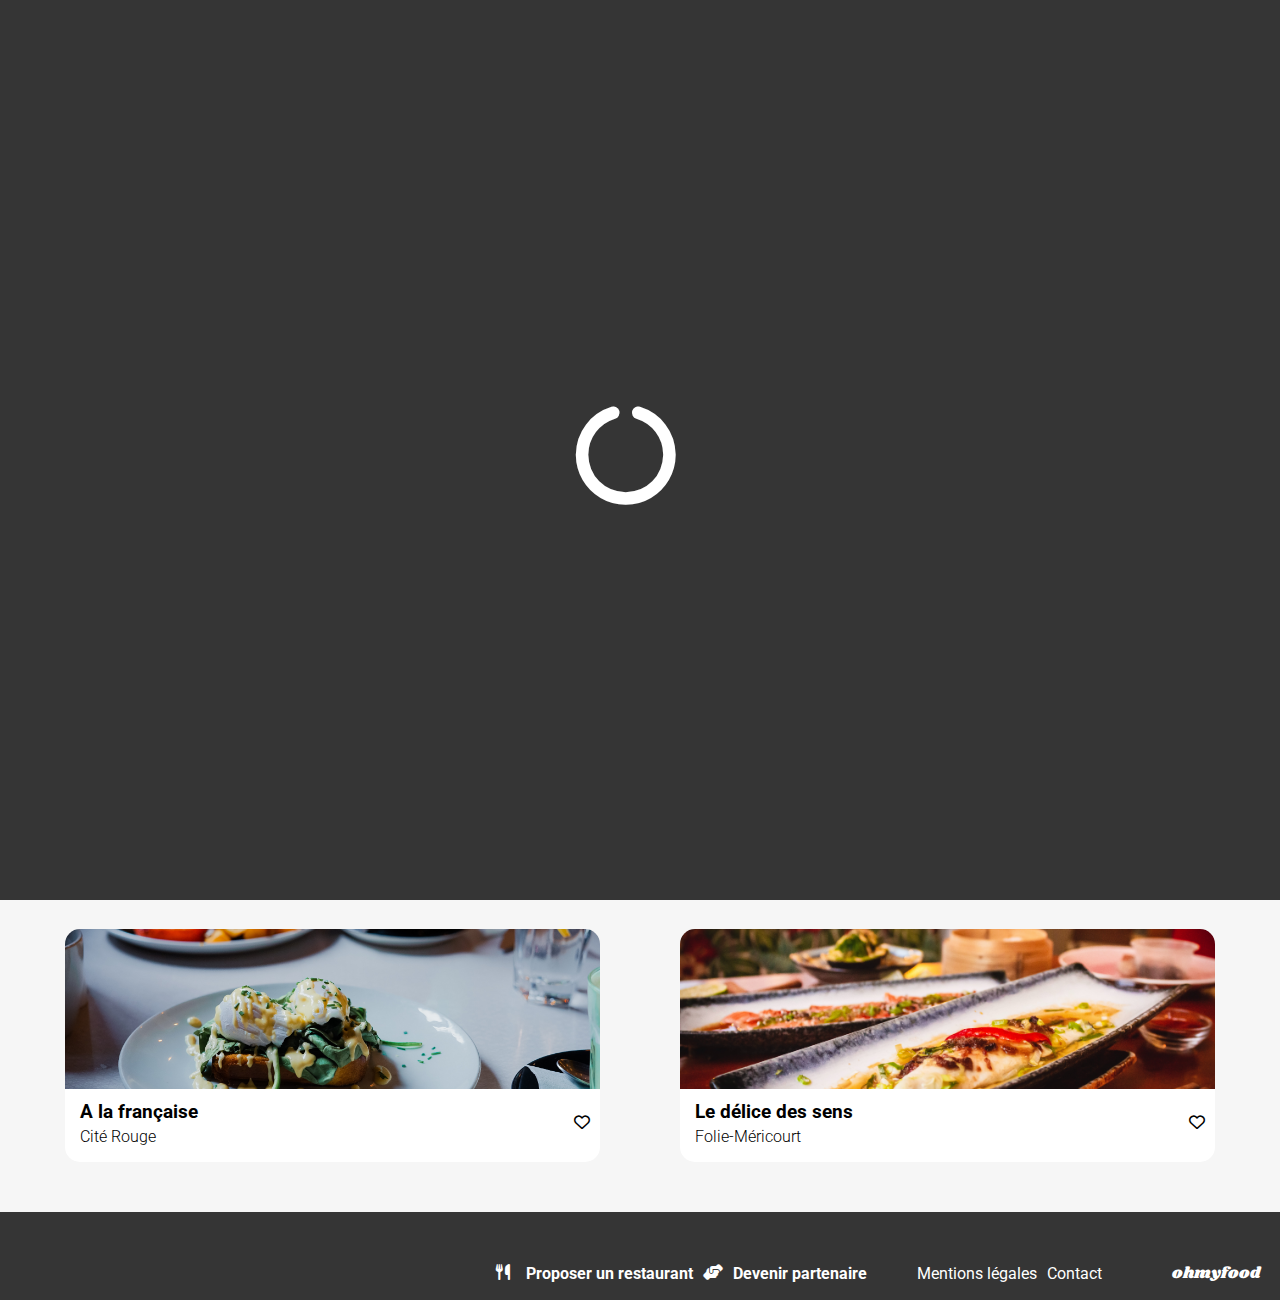
==== commit 124b99f7: "Position photos des pages menus + icones page index, section Fonctionnement deviennent violet au sur" ====
--- a/index.html
+++ b/index.html
@@ -67,7 +67,7 @@
             <section id="restaurant" class="restaurant">
                 <h1 class="section__title">Restaurants</h1>
                 <div class="restaurant__grid">
-                    <a href="./html/menu1.html" class="restaurant__link">
+                    <a href="./menus/la-palette-du-gout.html" class="restaurant__link">
                         <article class="restaurant__card">
                             <img class="restaurant__img" src="images/restaurants/jay-wennington-N_Y88TWmGwA-unsplash.jpg" alt="Photo d'un plat dans une assiette">
                             <div class="new">Nouveauté</div>
@@ -80,7 +80,7 @@
                             </div>
                         </article>
                     </a>
-                    <a href="./html/menu2.html" class="restaurant__link">
+                    <a href="./menus/la-note-enchantee.html" class="restaurant__link">
                         <article class="restaurant__card">
                             <img class="restaurant__img" src="images/restaurants/stil-u2Lp8tXIcjw-unsplash.jpg" alt="Photo d'un plat dans une assiette">
                             <div class="new">Nouveauté</div>
@@ -93,7 +93,7 @@
                             </div>
                         </article>
                     </a>
-                    <a href="./html/menu3.html" class="restaurant__link">
+                    <a href="./menus/a-la-francaise.html" class="restaurant__link">
                         <article class="restaurant__card">
                             <img class="restaurant__img" src="images/restaurants/toa-heftiba-DQKerTsQwi0-unsplash.jpg" alt="Photo d'un plat dans une assiette">
                             <div class="restaurant__card__content">
@@ -105,7 +105,7 @@
                             </div>
                         </article>
                     </a>
-                    <a href="./html/menu4.html" class="restaurant__link">
+                    <a href="./menus/le-delice-des-sens.html" class="restaurant__link">
                         <article class="restaurant__card">
                             <img class="restaurant__img" src="images/restaurants/louis-hansel-shotsoflouis-qNBGVyOCY8Q-unsplash.jpg" alt="Photo d'un plat dans une assiette">
                             <div class="restaurant__card__content">
--- a/css/main.css
+++ b/css/main.css
@@ -11,8 +11,6 @@
   --filter-bg-color: #99E2D0;
   --header-bg-color: #EAEAEA;
   --bg-color:#F6F6F6;
-  --dark-blue:#003A68;
-  --sky-blue:#89C8FA;
   --dark-green:#008766;
   --footer-bg-color:#353535;
 }
--- a/css/index.css
+++ b/css/index.css
@@ -14,7 +14,8 @@
   right: 0;
   bottom: 0;
   background: var(--footer-bg-color);
-  animation: anim-loader 3s forwards;
+  animation: anim-loader 1s forwards;
+  animation-delay: 500ms;
 }
 .loader-icon {
   position: fixed;
@@ -101,6 +102,12 @@
   border-radius: 20px;
   box-shadow: 0px 4px 15px 0px rgba(0, 0, 0, 0.1490196078);
 }
+.fonctionnement-step__text i {
+  color: grey;
+}
+.fonctionnement-step__text:hover i {
+  color: var(--main-color);
+}
 
 /*******************************/
 /***   RESTAURANTS & CARDS   ***/
@@ -113,7 +120,7 @@
 .restaurant__grid {
   display: grid;
   grid-template-columns: repeat(1, 1fr);
-  padding: 0 30px;
+  padding: 0 20px;
 }
 .restaurant__link {
   display: flex;
@@ -138,7 +145,7 @@
   padding-left: 15px;
 }
 .restaurant__card__subtitle {
-  margin-top: -20px;
+  margin-top: -15px;
 }
 .restaurant .new {
   background-color: var(--filter-bg-color);
@@ -150,6 +157,7 @@
   top: 20px;
   right: 5%;
   box-shadow: 0px 2px 4px 0px rgba(0, 0, 0, 0.1490196078);
+  border-radius: 3px;
 }
 .restaurant__img {
   width: 100%;
@@ -169,7 +177,7 @@
   }
   .restaurant__grid {
     grid-template-columns: repeat(2, 1fr);
-    gap: 20px;
+    gap: 50px 80px;
   }
   .restaurant__link {
     margin-bottom: 0;
@@ -179,6 +187,9 @@
   }
 }
 @media (min-width: 1024px) {
+  section {
+    padding: 20px 45px 50px 45px;
+  }
   .fonctionnement-step {
     flex-direction: row;
     gap: 50px;
